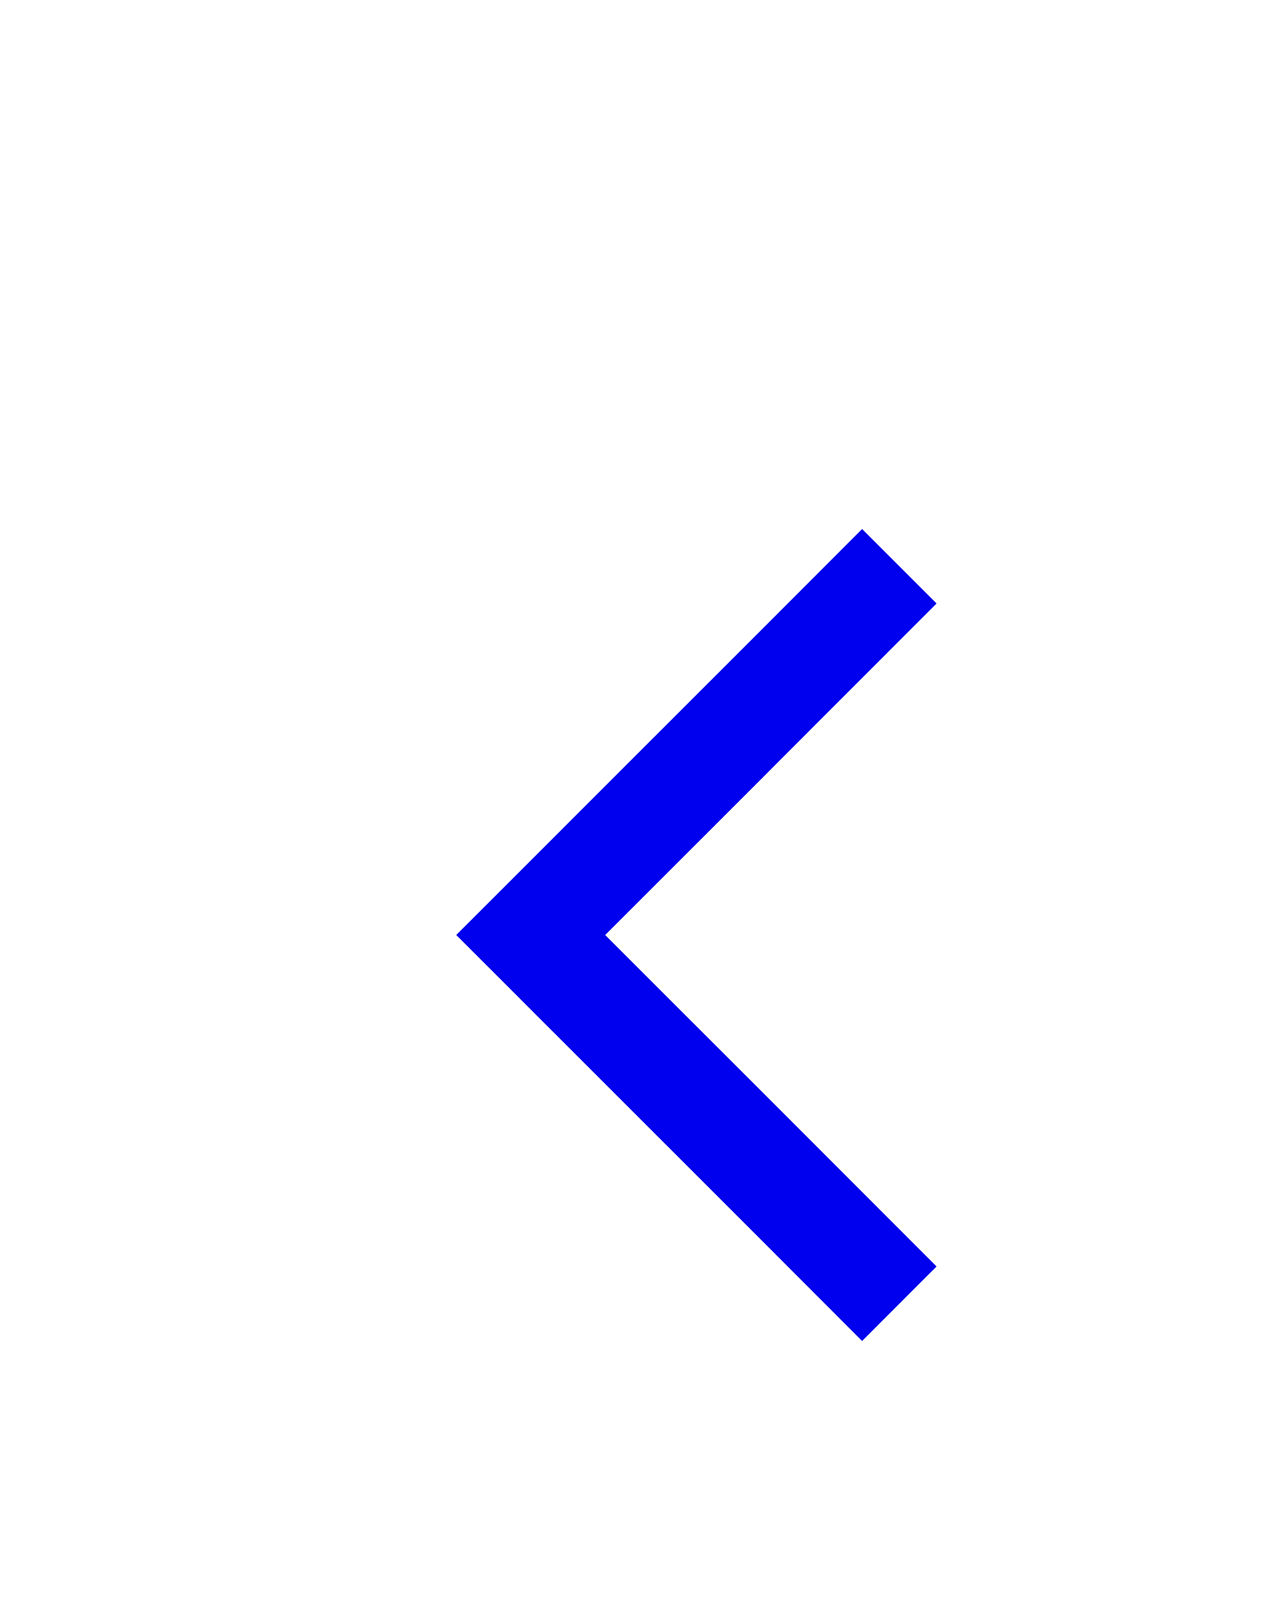
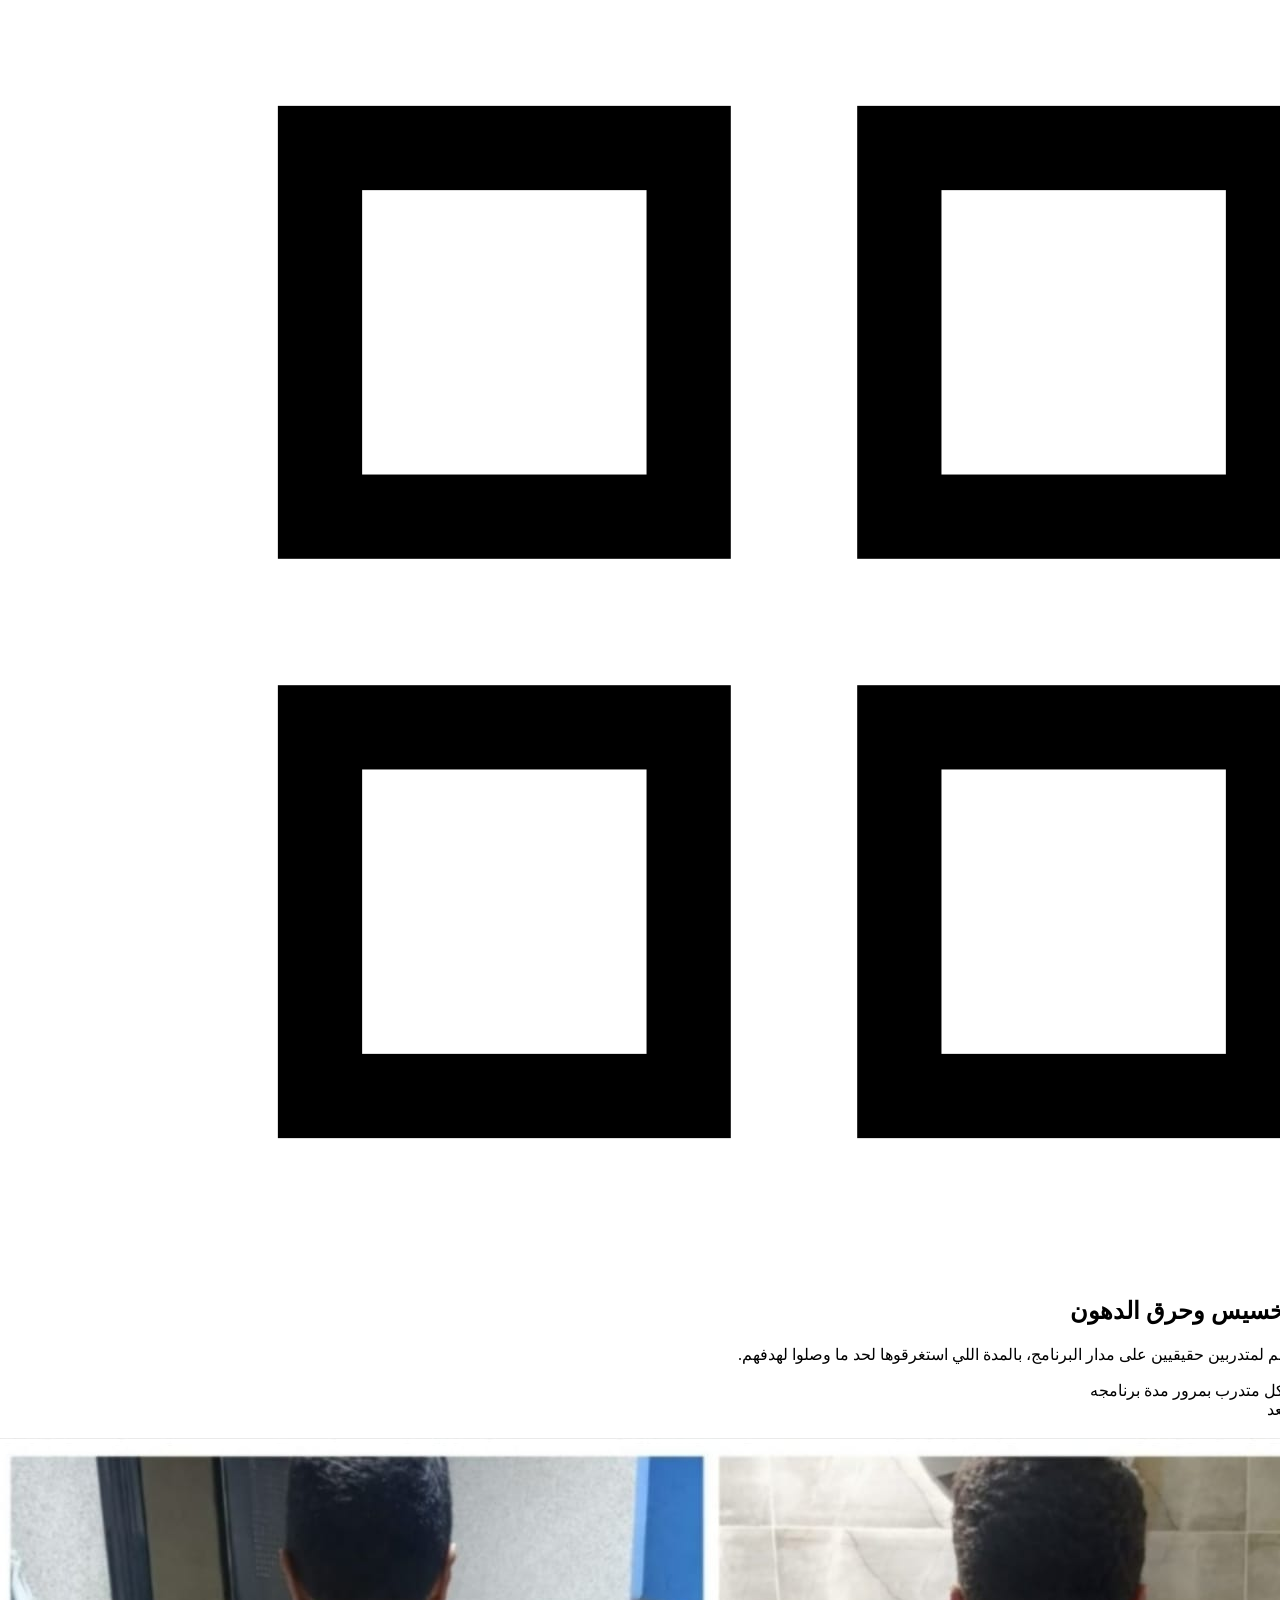
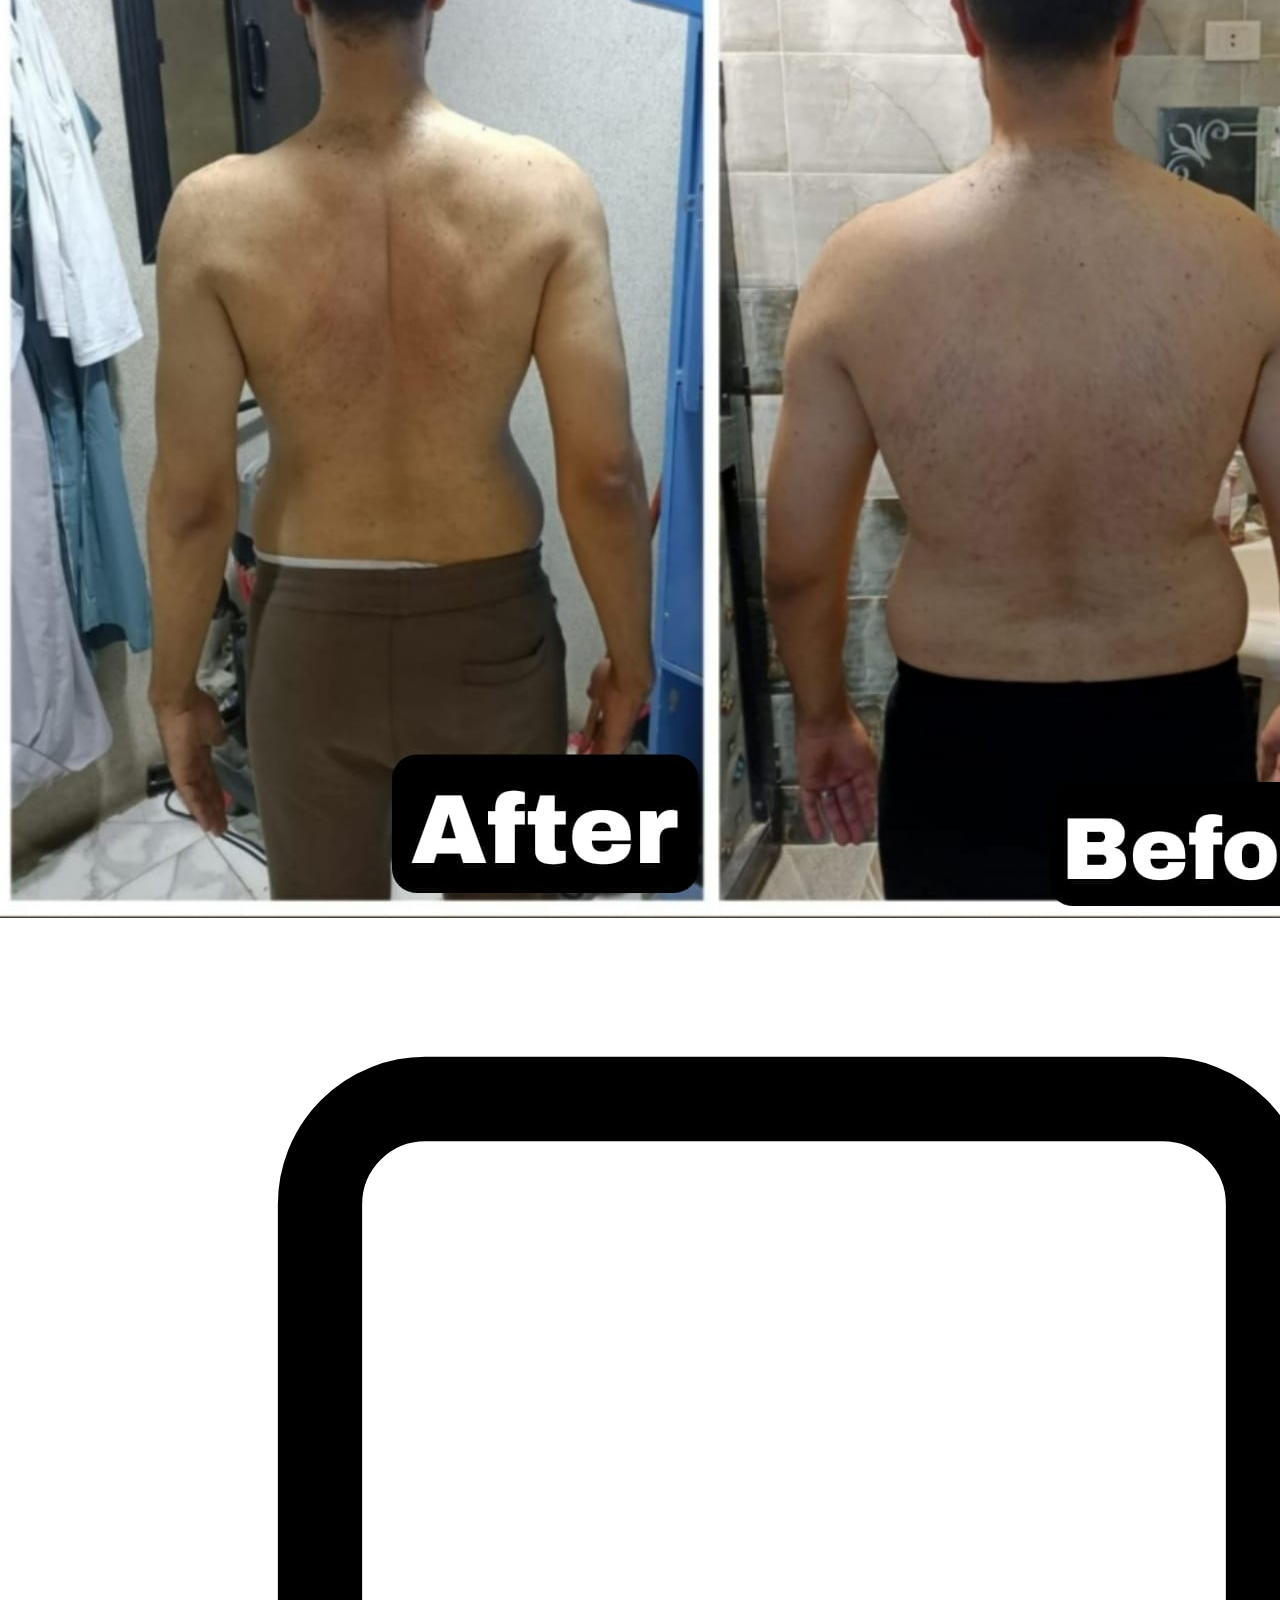
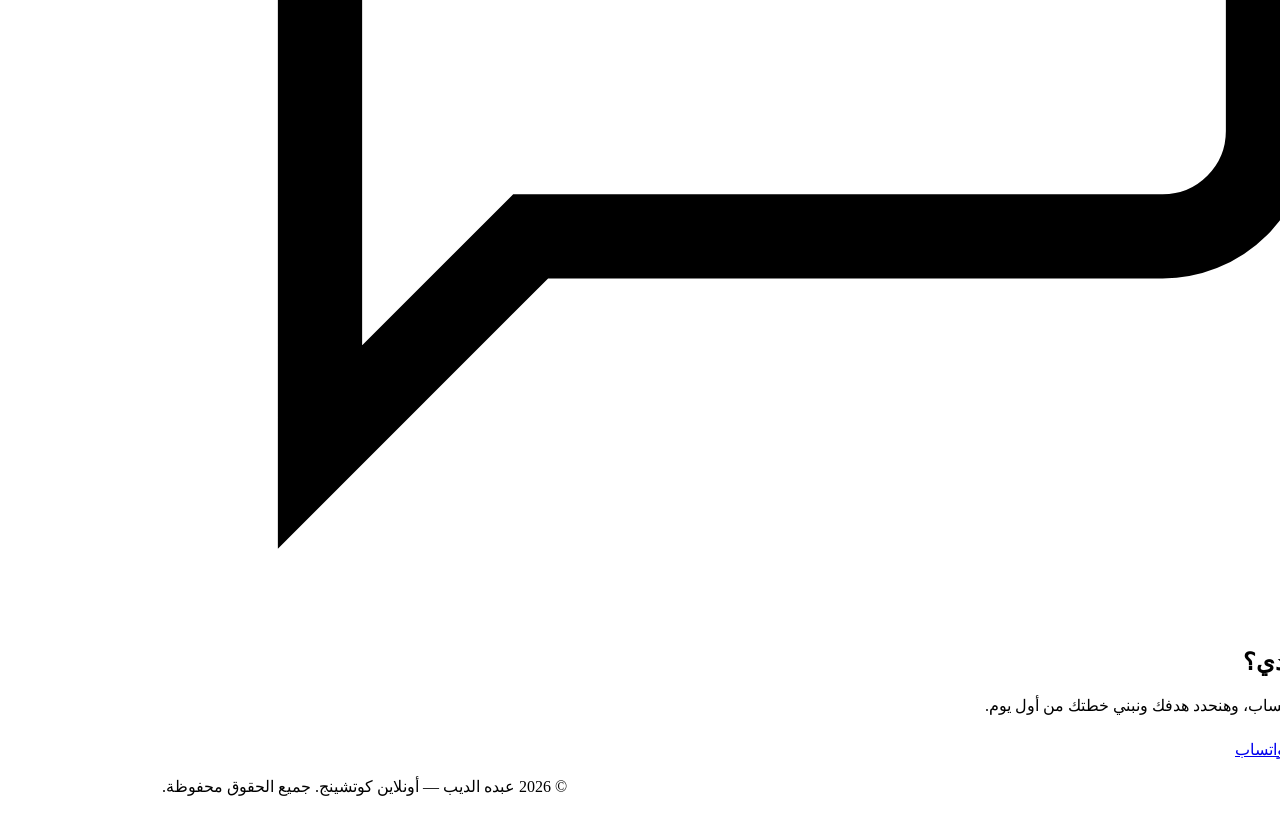
==== results-fatloss.html @ a8871faa "تعديل الاسعار و اضافة صور" ====
<!DOCTYPE html>
<html lang="ar" dir="rtl">

<head>
  <meta charset="UTF-8">
  <meta name="viewport" content="width=device-width, initial-scale=1.0, viewport-fit=cover">
  <title>نتائج متدربين التخسيس | عبده الديب</title>
  <link rel="preconnect" href="https://fonts.googleapis.com">
  <link rel="preconnect" href="https://fonts.gstatic.com" crossorigin>
  <link
    href="https://fonts.googleapis.com/css2?family=Cairo:wght@400;600;700;800;900&family=Tajawal:wght@300;400;500;700;900&display=swap"
    rel="stylesheet">
  <link rel="stylesheet" href="style.css">
</head>

<body>

  <div class="grain"></div>
  <header>
    <a href="index.html#top" class="logo">Abdo El Deep</a>
    <nav>
      <ul>
        <li><a href="index.html##about">المدرب</a></li>
        <li><a href="index.html##programs">البرامج</a></li>
        <li><a href="index.html#pricing">الأسعار</a></li>
        <li><a href="index.html##contact">تواصل</a></li>
      </ul>
    </nav>
    <a class="nav-cta" href="index.html#pricing"
      rel="noopener">
      اشترك الأن
    </a>
    <button class="burger" aria-label="فتح القائمة" aria-expanded="false" onclick="toggleMobileNav()">☰</button>
  </header>
  <div id="mnav">
    <button class="mnav-close" aria-label="إغلاق القائمة" onclick="toggleMobileNav()">×</button>
    <ul>
      <li><a href="index.html#about" onclick="toggleMobileNav()">المدرب</a></li>
      <li><a href="index.html#programs" onclick="toggleMobileNav()">البرامج</a></li>
      <li><a href="index.html#pricing" onclick="toggleMobileNav()">الأسعار</a></li>
      <li><a href="index.html#contact" onclick="toggleMobileNav()">تواصل</a></li>
      <li><a href="https://wa.me/201557209504" style="color:var(--ember)">واتساب مباشر</a></li>
    </ul>
  </div>

  <section class="results-hero">
    <div class="wrap">
      <a class="back-link reveal" href="index.html#programs">
        <svg viewBox="0 0 24 24" fill="none" stroke="currentColor" stroke-width="2">
          <path d="M14 5l-7 7 7 7" />
        </svg>
        رجوع للبرامج
      </a>
      <div class="eyebrow">
        <svg viewBox="0 0 24 24" fill="none" stroke="currentColor" stroke-width="1.6">
          <rect x="3" y="3" width="7" height="7" />
          <rect x="14" y="3" width="7" height="7" />
          <rect x="3" y="14" width="7" height="7" />
          <rect x="14" y="14" width="7" height="7" />
        </svg>
        نتائج القسم 01
      </div>
      <h1 class="reveal">نتائج برنامج التخسيس وحرق الدهون</h1>
      <p class="reveal">شوف تقدم شكل الجسم لمتدربين حقيقيين على مدار البرنامج، بالمدة اللي استغرقوها لحد ما وصلوا
        لهدفهم.</p>
      <div class="duration-note reveal">
        <svg width="16" height="16" viewBox="0 0 24 24" fill="none" stroke="currentColor" stroke-width="1.8">
          <circle cx="12" cy="12" r="9" />
          <path d="M12 7v5l3 3" />
        </svg>
        الصور بتوضح تقدم كل متدرب بمرور مدة برنامجه
      </div>
    </div>
  </section>

  <div class="hazard"></div>

  <section style="padding:0;">
    <div class="wrap client-grid">

      <div class="client-card reveal">
        <div class="client-photo">
          <img src="./img/clients/fatloss/img1_4.jpeg" alt="نتيجة متدرب قبل وبعد" loading="lazy">
        </div>
        <div class="client-info">
          <span class="duration-badge">4 شهور</span>
        </div>
      </div>
      <div class="client-card reveal">
        <div class="client-photo">
          <img src="./img/clients/fatloss/img3_4.jpeg" alt="نتيجة متدرب قبل وبعد" loading="lazy">
        </div>
        <div class="client-info">
          <span class="duration-badge">شهرين و 20 يوم</span>
        </div>
      </div>
    </div>
  </section>

  <div class="hazard olive"></div>

  <section class="contact" id="contact">
    <div class="wrap reveal">
      <div class="eyebrow" style="justify-content:center;">
        <svg viewBox="0 0 24 24" fill="none" stroke="currentColor" stroke-width="1.6">
          <path d="M21 15a2 2 0 0 1-2 2H7l-4 4V5a2 2 0 0 1 2-2h14a2 2 0 0 1 2 2z" />
        </svg>
        ابدأ رحلتك
      </div>
      <h2>عايز نتيجة زي دي؟</h2>
      <p>ابعتلي رسالة على الواتساب، وهنحدد هدفك ونبني خطتك من أول يوم.</p>
      <a class="whatsapp-btn" href="https://wa.me/201557209504?text=عايز%20أبدأ%20أونلاين%20كوتشينج%20معاك"
        target="_blank" rel="noopener">
        <svg width="24" height="24" viewBox="0 0 24 24" fill="currentColor">
          <path
            d="M17.5 14.4c-.3-.2-1.7-.9-2-1-.3-.1-.5-.1-.7.1-.2.3-.7 1-.9 1.1-.2.2-.3.2-.6.1-.3-.2-1.2-.5-2.3-1.5-.8-.8-1.4-1.7-1.6-2-.2-.3 0-.5.1-.6.1-.1.3-.3.4-.5.1-.1.2-.3.3-.5.1-.2 0-.4 0-.5C10 9 9.4 7.6 9.2 7c-.2-.5-.4-.5-.6-.5h-.5c-.2 0-.5.1-.7.3-.2.3-1 1-1 2.3 0 1.4 1 2.7 1.1 2.9.1.2 2 3.1 4.9 4.3.7.3 1.2.5 1.6.6.7.2 1.3.2 1.8.1.5-.1 1.7-.7 1.9-1.4.2-.7.2-1.2.2-1.3-.1-.1-.3-.2-.6-.4z" />
          <path
            d="M12 2C6.5 2 2 6.5 2 12c0 1.9.5 3.6 1.4 5.1L2 22l5.1-1.3C8.5 21.5 10.2 22 12 22c5.5 0 10-4.5 10-10S17.5 2 12 2zm0 18c-1.6 0-3.1-.4-4.4-1.2l-.3-.2-3.1.8.8-3-.2-.3C4 14.7 3.6 13.4 3.6 12c0-4.6 3.8-8.4 8.4-8.4s8.4 3.8 8.4 8.4-3.8 8.4-8.4 8.4z" />
        </svg>
        تواصل معايا على واتساب
      </a>
      <div class="phone-line">01557209504</div>
    </div>
  </section>

   <footer>
    <div class="wrap"
      style="display:flex; justify-content:space-between; align-items:center; flex-wrap:wrap; gap:16px; width:100%;">
      <div class="logo" style="font-size:16px;"><span class="badge"
          style="width:28px; height:28px; font-size:11px;"><span>AR</span></span> عبده الديب</div>
      <div class="fnote">© 2026 عبده الديب — أونلاين كوتشينج. جميع الحقوق محفوظة.</div>
    </div>
  </footer>

    <a class="float-wa" href="index.html#pricing"
    rel="noopener" aria-label="واتساب">
    <svg width="28" height="28" viewBox="0 0 24 24" fill="currentColor">
      <path
        d="M17.5 14.4c-.3-.2-1.7-.9-2-1-.3-.1-.5-.1-.7.1-.2.3-.7 1-.9 1.1-.2.2-.3.2-.6.1-.3-.2-1.2-.5-2.3-1.5-.8-.8-1.4-1.7-1.6-2-.2-.3 0-.5.1-.6.1-.1.3-.3.4-.5.1-.1.2-.3.3-.5.1-.2 0-.4 0-.5C10 9 9.4 7.6 9.2 7c-.2-.5-.4-.5-.6-.5h-.5c-.2 0-.5.1-.7.3-.2.3-1 1-1 2.3 0 1.4 1 2.7 1.1 2.9.1.2 2 3.1 4.9 4.3.7.3 1.2.5 1.6.6.7.2 1.3.2 1.8.1.5-.1 1.7-.7 1.9-1.4.2-.7.2-1.2.2-1.3-.1-.1-.3-.2-.6-.4z" />
      <path
        d="M12 2C6.5 2 2 6.5 2 12c0 1.9.5 3.6 1.4 5.1L2 22l5.1-1.3C8.5 21.5 10.2 22 12 22c5.5 0 10-4.5 10-10S17.5 2 12 2zm0 18c-1.6 0-3.1-.4-4.4-1.2l-.3-.2-3.1.8.8-3-.2-.3C4 14.7 3.6 13.4 3.6 12c0-4.6 3.8-8.4 8.4-8.4s8.4 3.8 8.4 8.4-3.8 8.4-8.4 8.4z" />
    </svg>
  </a>

  <script src="script.js"></script>

</body>

</html>
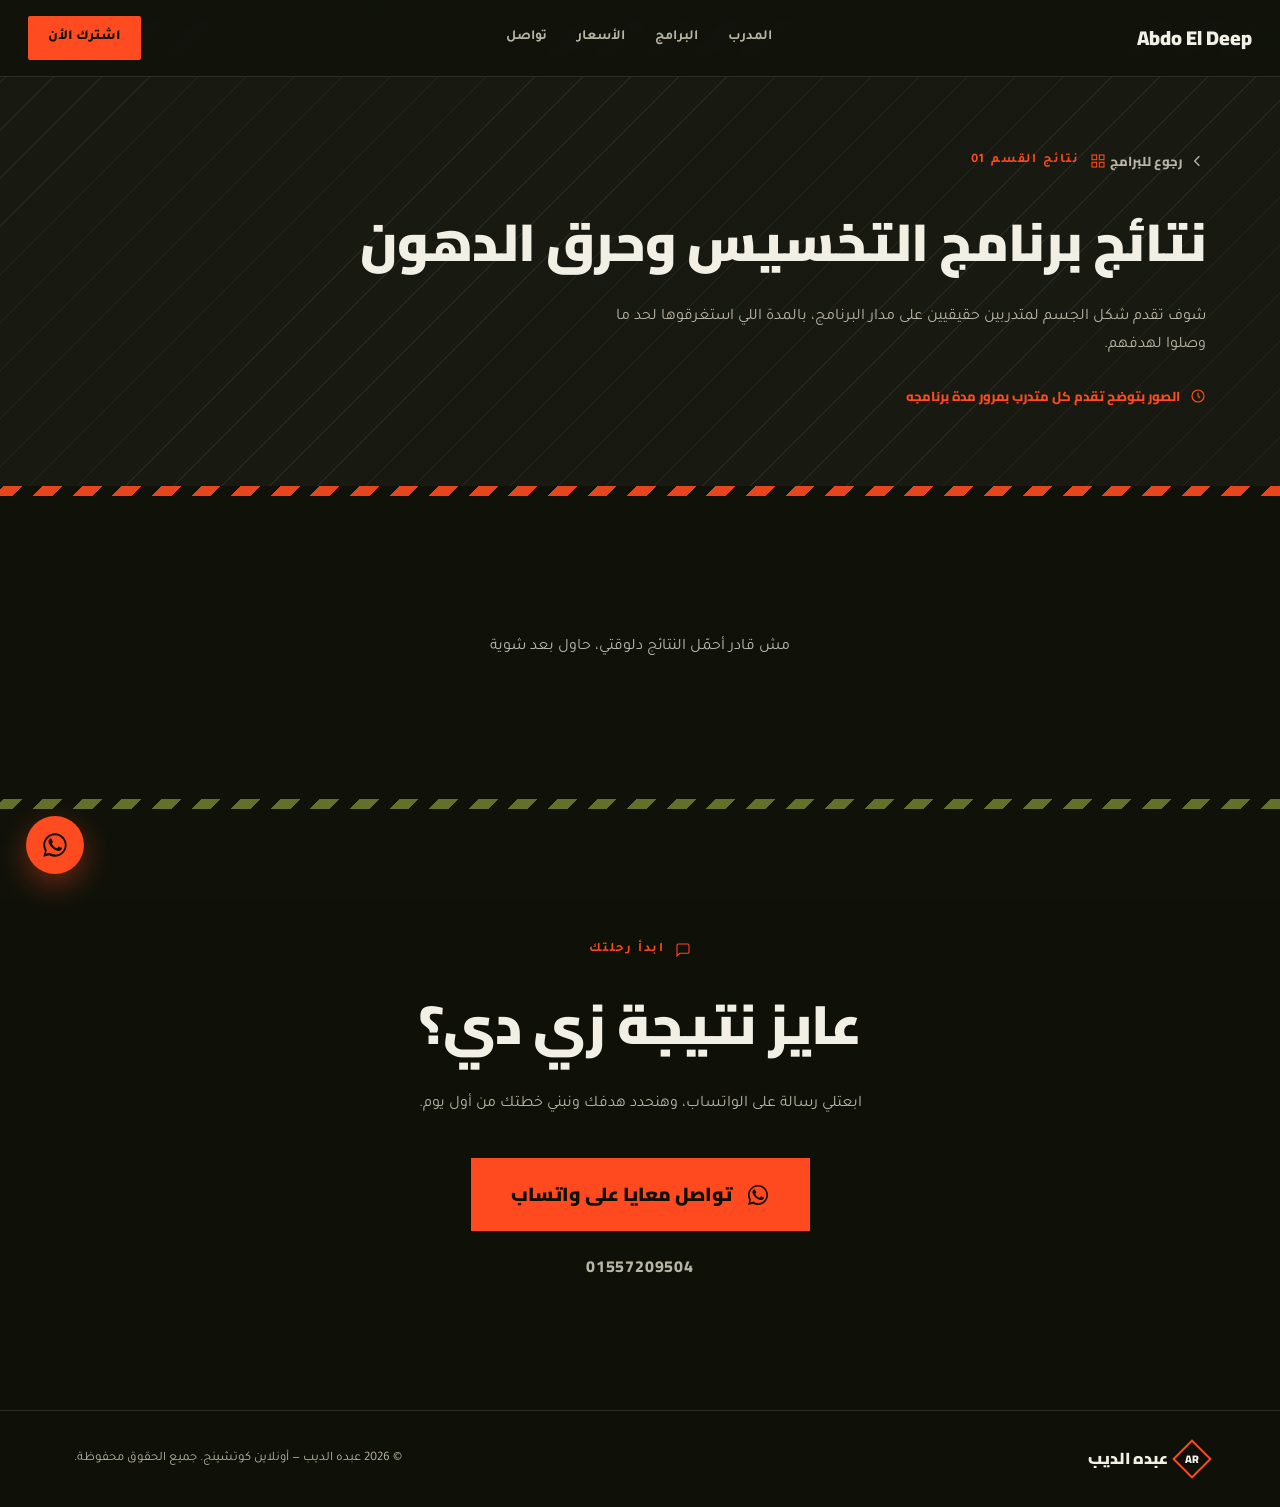
==== commit 761473d8: "Update" ====
--- a/results-fatloss.html
+++ b/results-fatloss.html
@@ -1,17 +1,31 @@
 <!DOCTYPE html>
 <html lang="ar" dir="rtl">
 
+
 <head>
   <meta charset="UTF-8">
-  <meta name="viewport" content="width=device-width, initial-scale=1.0, viewport-fit=cover">
-  <title>نتائج متدربين التخسيس | عبده الديب</title>
+  <meta name="viewport" content="width=device-width, initial-scale=1.0">
+
+  <title>نتائج التخسيس وحرق الدهون قبل وبعد | عبده الديب</title>
+  <meta name="description" content="شاهد نتائج متدربين عبده الديب في التخسيس وحرق الدهون، وتطور شكل الجسم خلال برامج التدريب والتغذية والمتابعة أونلاين.">
+  <meta name="robots" content="index, follow">
+  <link rel="canonical" href="https://coacheldeep.runasp.net/results-fatloss.html">
+
+  <meta property="og:type" content="website">
+  <meta property="og:title" content="نتائج التخسيس وحرق الدهون | عبده الديب">
+  <meta property="og:description" content="نتائج حقيقية لمتدربين في برامج التخسيس وحرق الدهون مع عبده الديب.">
+  <meta property="og:url" content="https://coacheldeep.runasp.net/results-fatloss.html">
+  <meta property="og:locale" content="ar_EG">
+
+  <meta name="twitter:card" content="summary">
+
   <link rel="preconnect" href="https://fonts.googleapis.com">
   <link rel="preconnect" href="https://fonts.gstatic.com" crossorigin>
-  <link
-    href="https://fonts.googleapis.com/css2?family=Cairo:wght@400;600;700;800;900&family=Tajawal:wght@300;400;500;700;900&display=swap"
-    rel="stylesheet">
+  <link href="https://fonts.googleapis.com/css2?family=Cairo:wght@400;600;700;800;900&family=Tajawal:wght@300;400;500;700;900&display=swap" rel="stylesheet">
+
   <link rel="stylesheet" href="style.css">
 </head>
+
 
 <body>
 
@@ -20,10 +34,10 @@
     <a href="index.html#top" class="logo">Abdo El Deep</a>
     <nav>
       <ul>
-        <li><a href="index.html##about">المدرب</a></li>
-        <li><a href="index.html##programs">البرامج</a></li>
+        <li><a href="index.html#about">المدرب</a></li>
+        <li><a href="index.html#programs">البرامج</a></li>
         <li><a href="index.html#pricing">الأسعار</a></li>
-        <li><a href="index.html##contact">تواصل</a></li>
+        <li><a href="index.html#contact">تواصل</a></li>
       </ul>
     </nav>
     <a class="nav-cta" href="index.html#pricing"
@@ -76,24 +90,8 @@
   <div class="hazard"></div>
 
   <section style="padding:0;">
-    <div class="wrap client-grid">
-
-      <div class="client-card reveal">
-        <div class="client-photo">
-          <img src="./img/clients/fatloss/img1_4.jpeg" alt="نتيجة متدرب قبل وبعد" loading="lazy">
-        </div>
-        <div class="client-info">
-          <span class="duration-badge">4 شهور</span>
-        </div>
-      </div>
-      <div class="client-card reveal">
-        <div class="client-photo">
-          <img src="./img/clients/fatloss/img3_4.jpeg" alt="نتيجة متدرب قبل وبعد" loading="lazy">
-        </div>
-        <div class="client-info">
-          <span class="duration-badge">شهرين و 20 يوم</span>
-        </div>
-      </div>
+    <div class="wrap client-grid" data-goal="1">
+      <p class="grid-status">جاري تحميل النتائج...</p>
     </div>
   </section>
 
--- a/style.css
+++ b/style.css
@@ -0,0 +1,1378 @@
+    :root {
+        --ink        : #F2EFE4;
+        --ink-dim    : #B8B4A4;
+        --bg         : #0F1109;
+        --bg-panel   : #171911;
+        --bg-panel-2 : #1D2015;
+        --olive      : #4B5320;
+        --olive-light: #6B7A2C;
+        --steel      : #3E4C59;
+        --ember      : #FF4A1F;
+        --ember-dim  : #C93A17;
+        --line       : rgba(242, 239, 228, 0.12);
+        --radius     : 2px;
+    }
+
+    * {
+        box-sizing: border-box;
+        margin    : 0;
+        padding   : 0;
+    }
+
+    html {
+        scroll-behavior: smooth;
+    }
+
+    body {
+        background : var(--bg);
+        color      : var(--ink);
+        font-family: 'Tajawal', sans-serif;
+        line-height: 1.7;
+        overflow-x : hidden;
+    }
+
+    body.no-scroll {
+        overflow: hidden;
+    }
+
+    img {
+        max-width: 100%;
+        display  : block;
+    }
+
+    a {
+        color          : inherit;
+        text-decoration: none;
+    }
+
+    ul {
+        list-style: none;
+    }
+
+    h1,
+    h2,
+    h3,
+    .display {
+        font-family   : 'Cairo', sans-serif;
+        font-weight   : 900;
+        letter-spacing: -0.01em;
+    }
+
+    .wrap {
+        max-width: 1180px;
+        margin   : 0 auto;
+        padding  : 0 24px;
+    }
+
+    /* ---------- texture / noise ---------- */
+    .grain {
+        position        : fixed;
+        inset           : 0;
+        pointer-events  : none;
+        z-index         : 999;
+        opacity         : 0.035;
+        mix-blend-mode  : overlay;
+        background-image: url("data:image/svg+xml,%3Csvg xmlns='http://www.w3.org/2000/svg' width='120' height='120'%3E%3Cfilter id='n'%3E%3CfeTurbulence type='fractalNoise' baseFrequency='0.9' numOctaves='2' stitchTiles='stitch'/%3E%3C/filter%3E%3Crect width='100%25' height='100%25' filter='url(%23n)'/%3E%3C/svg%3E");
+    }
+
+    .hazard {
+        height    : 10px;
+        background: repeating-linear-gradient(-45deg, var(--ember) 0 14px, #0F1109 14px 28px);
+        opacity   : 0.9;
+    }
+
+    .hazard.olive {
+        background: repeating-linear-gradient(-45deg, var(--olive-light) 0 14px, #0F1109 14px 28px);
+    }
+
+    /* ---------- eyebrow / reticle label ---------- */
+    .eyebrow {
+        display       : inline-flex;
+        align-items   : center;
+        gap           : 10px;
+        font-family   : 'Tajawal', sans-serif;
+        font-weight   : 700;
+        font-size     : 13px;
+        letter-spacing: .14em;
+        color         : var(--ember);
+        text-transform: uppercase;
+        margin-bottom : 18px;
+    }
+
+    .eyebrow svg {
+        width : 16px;
+        height: 16px;
+        flex  : none;
+    }
+
+    /* ---------- scroll-reveal animation ---------- */
+    @media (prefers-reduced-motion: no-preference) {
+        .reveal,
+        .client-card,
+        .cert-card,
+        .program,
+        .price-card,
+        .stat {
+            opacity  : 0;
+            transform: translateY(28px);
+            transition: opacity .7s cubic-bezier(.2, .7, .2, 1), transform .7s cubic-bezier(.2, .7, .2, 1);
+            transition-delay: var(--reveal-delay, 0ms);
+        }
+
+        .reveal.in-view,
+        .client-card.in-view,
+        .cert-card.in-view,
+        .program.in-view,
+        .price-card.in-view,
+        .stat.in-view {
+            opacity  : 1;
+            transform: translateY(0);
+        }
+    }
+
+    /* ---------- header ---------- */
+    header {
+        position       : fixed;
+        top            : 0;
+        right          : 0;
+        left           : 0;
+        z-index        : 500;
+        display        : flex;
+        align-items    : center;
+        justify-content: space-between;
+        padding        : 16px 28px;
+        background     : rgba(15, 17, 9, 0.78);
+        backdrop-filter: blur(10px);
+        border-bottom  : 1px solid var(--line);
+    }
+
+    .logo {
+        font-family: 'Cairo', sans-serif;
+        font-weight: 900;
+        font-size  : 20px;
+        display    : flex;
+        align-items: center;
+        gap        : 10px;
+    }
+
+    .logo .badge {
+        width          : 34px;
+        height         : 34px;
+        border         : 2px solid var(--ember);
+        display        : flex;
+        align-items    : center;
+        justify-content: center;
+        font-size      : 14px;
+        transform      : rotate(45deg);
+        flex           : none;
+    }
+
+    .logo .badge span {
+        transform: rotate(-45deg);
+    }
+
+    nav ul {
+        display: flex;
+        gap    : 30px;
+    }
+
+    nav a {
+        font-size  : 14px;
+        font-weight: 700;
+        color      : var(--ink-dim);
+        transition : color .2s;
+    }
+
+    nav a:hover {
+        color: var(--ember);
+    }
+
+    .nav-cta {
+        background   : var(--ember);
+        color        : #0F1109;
+        padding      : 10px 20px;
+        font-weight  : 800;
+        font-size    : 14px;
+        border-radius: var(--radius);
+        display      : flex;
+        align-items  : center;
+        gap          : 8px;
+        transition   : transform .15s, background .2s;
+    }
+
+    .nav-cta:hover {
+        background: #ff623c;
+        transform : translateY(-1px);
+    }
+
+    .burger {
+        display   : none;
+        font-size : 26px;
+        background: none;
+        border    : none;
+        color     : var(--ink);
+        cursor    : pointer;
+        line-height: 1;
+        padding   : 4px 6px;
+    }
+
+    /* ---------- mobile nav drawer ---------- */
+    #mnav {
+        position      : fixed;
+        inset         : 0;
+        z-index       : 600;
+        background    : #0F1109;
+        padding       : 100px 30px 40px;
+        transform     : translateX(100%);
+        transition    : transform .35s cubic-bezier(.2, .7, .2, 1);
+        overflow-y    : auto;
+    }
+
+    [dir="rtl"] #mnav {
+        transform: translateX(100%);
+    }
+
+    #mnav.active {
+        transform: translateX(0);
+    }
+
+    #mnav ul {
+        display       : flex;
+        flex-direction: column;
+        gap           : 26px;
+        font-family   : 'Cairo';
+        font-weight   : 800;
+        font-size     : 22px;
+    }
+
+    .mnav-close {
+        position  : absolute;
+        top       : 20px;
+        left      : 24px;
+        font-size : 32px;
+        background: none;
+        border    : none;
+        color     : var(--ink);
+        cursor    : pointer;
+        line-height: 1;
+    }
+
+    /* ---------- hero ---------- */
+
+    .hero {
+        position   : relative;
+        min-height : 100svh;
+        display    : flex;
+        align-items: flex-end;
+        padding    : 140px 0 90px;
+        isolation  : isolate;
+    }
+
+    .hero-bg {
+        position: absolute;
+        inset   : 0;
+        z-index : -2;
+        background: url('img/hero.png') center 40%/cover no-repeat;
+        filter  : contrast(1.08) brightness(0.95);
+    }
+
+    .hero-bg::after {
+        content   : '';
+        position  : absolute;
+        inset     : 0;
+        background:
+            linear-gradient(180deg, rgba(15, 17, 9, .55) 0%, rgba(15, 17, 9, .35) 35%, rgba(15, 17, 9, .94) 92%),
+            linear-gradient(90deg, rgba(15, 17, 9, .85) 0%, rgba(15, 17, 9, .15) 55%);
+    }
+
+    .hero-content {
+        max-width: 680px;
+        position : relative;
+    }
+
+    .hero h1 {
+        font-size    : clamp(34px, 6vw, 68px);
+        line-height  : 1.06;
+        margin-bottom: 20px;
+        text-shadow  : 0 4px 30px rgba(0, 0, 0, .4);
+    }
+
+    .hero h1 em {
+        font-style: normal;
+        color     : var(--ember);
+    }
+
+    .hero p {
+        font-size    : clamp(15px, 2.4vw, 18px);
+        color        : var(--ink-dim);
+        max-width    : 520px;
+        margin-bottom: 34px;
+    }
+
+    .hero-actions {
+        display : flex;
+        flex-wrap: wrap;
+        gap     : 14px;
+    }
+
+    .btn {
+        display      : inline-flex;
+        align-items  : center;
+        gap          : 10px;
+        padding      : 16px 28px;
+        font-weight  : 800;
+        font-size    : 15px;
+        border-radius: var(--radius);
+        border       : 2px solid transparent;
+        cursor       : pointer;
+        transition   : transform .15s, background .2s, border-color .2s;
+        text-align   : center;
+    }
+
+    .btn-primary {
+        background: var(--ember);
+        color     : #0F1109;
+    }
+
+    .btn-primary:hover {
+        background: #ff623c;
+        transform : translateY(-2px);
+    }
+
+    .btn-outline {
+        border-color: var(--ink);
+        color       : var(--ink);
+    }
+
+    .btn-outline:hover {
+        border-color: var(--ember);
+        color       : var(--ember);
+        transform   : translateY(-2px);
+    }
+
+    .hero-tags {
+        margin-top : 44px;
+        display    : flex;
+        gap        : 22px;
+        flex-wrap  : wrap;
+        font-family: 'Cairo', sans-serif;
+        font-weight: 700;
+        font-size  : 13px;
+        color      : var(--ink-dim);
+    }
+
+    .hero-tags li {
+        display    : flex;
+        align-items: center;
+        gap        : 8px;
+    }
+
+    .hero-tags li::before {
+        content   : '';
+        width     : 6px;
+        height    : 6px;
+        background: var(--ember);
+    }
+
+    /* ---------- section shell ---------- */
+    section {
+        padding: 110px 0;
+    }
+
+    .section-head {
+        max-width    : 640px;
+        margin-bottom: 60px;
+    }
+
+    .section-head h2 {
+        font-size    : clamp(26px, 4vw, 42px);
+        margin-bottom: 16px;
+    }
+
+    .section-head p {
+        color    : var(--ink-dim);
+        font-size: 16px;
+    }
+
+    /* ---------- about / credentials ---------- */
+    .about {
+        background: var(--bg-panel);
+    }
+
+    .about-grid {
+        display              : grid;
+        grid-template-columns: 1fr 1fr;
+        gap                  : 70px;
+        align-items          : start;
+    }
+
+    .about-body p {
+        color        : var(--ink-dim);
+        margin-bottom: 16px;
+        font-size    : 16px;
+    }
+
+    .cred-list {
+        margin-top    : 26px;
+        display       : flex;
+        flex-direction: column;
+        gap           : 14px;
+    }
+
+    .cred-list li {
+        display       : flex;
+        align-items   : center;
+        gap           : 14px;
+        font-family   : 'Cairo', sans-serif;
+        font-weight   : 700;
+        font-size     : 15px;
+        padding-bottom: 14px;
+        border-bottom : 1px solid var(--line);
+    }
+
+    .cred-list li .num {
+        color    : var(--ember);
+        font-size: 13px;
+        min-width: 26px;
+    }
+
+    .cert-wall {
+        display              : grid;
+        grid-template-columns: 1fr 1fr;
+        gap                  : 16px;
+    }
+
+    .cert-card {
+        position    : relative;
+        background  : #0c0d08;
+        border      : 1px solid var(--line);
+        overflow    : hidden;
+        aspect-ratio: 3/4;
+        cursor      : pointer;
+    }
+
+    .cert-card img {
+        width     : 100%;
+        height    : 100%;
+        object-fit: cover;
+        transition: transform .5s;
+    }
+
+    .cert-card:hover img {
+        transform: scale(1.06);
+    }
+
+    .cert-card .tag {
+        position   : absolute;
+        bottom     : 0;
+        right      : 0;
+        left       : 0;
+        background : linear-gradient(0deg, rgba(0, 0, 0, .92), transparent);
+        padding    : 14px 12px 10px;
+        font-family: 'Cairo', sans-serif;
+        font-weight: 800;
+        font-size  : 12.5px;
+    }
+
+    .cert-card.wide {
+        grid-column : span 2;
+        aspect-ratio: 16/8;
+    }
+
+    /* lightbox */
+    .lightbox {
+        position       : fixed;
+        inset          : 0;
+        z-index        : 1000;
+        background     : rgba(9, 10, 6, .92);
+        display        : none;
+        align-items    : center;
+        justify-content: center;
+        padding        : 30px;
+        backdrop-filter: blur(4px);
+    }
+
+    .lightbox.active {
+        display: flex;
+    }
+
+    .lightbox img {
+        max-height: 88vh;
+        max-width : 92vw;
+        border    : 1px solid var(--line);
+    }
+
+    .lightbox-close {
+        position   : absolute;
+        top        : 24px;
+        left       : 24px;
+        font-size  : 32px;
+        color      : var(--ink);
+        background : none;
+        border     : none;
+        cursor     : pointer;
+        line-height: 1;
+    }
+
+    /* ---------- programs ---------- */
+    .programs {
+        position: relative;
+    }
+
+    .program-grid {
+        display              : grid;
+        grid-template-columns: repeat(3, 1fr);
+        gap                  : 2px;
+        background           : var(--line);
+        border               : 1px solid var(--line);
+    }
+
+    a.program,
+    .program {
+        display        : flex;
+        background     : var(--bg);
+        position       : relative;
+        overflow       : hidden;
+        min-height     : 560px;
+        flex-direction : column;
+        justify-content: flex-end;
+        transition     : min-height .3s;
+        color          : inherit;
+        cursor         : pointer;
+    }
+
+    .program-img {
+        position           : absolute;
+        inset              : 0;
+        z-index            : 0;
+        background-size    : cover;
+        background-position: center;
+        filter             : grayscale(0.55) contrast(1.05) brightness(0.6);
+        transition         : filter .4s, transform .6s;
+    }
+
+    .program:hover .program-img {
+        filter   : grayscale(0) brightness(0.5);
+        transform: scale(1.05);
+    }
+
+    .program::after {
+        content   : '';
+        position  : absolute;
+        inset     : 0;
+        z-index   : 1;
+        background: linear-gradient(0deg, rgba(15, 17, 9, .97) 10%, rgba(15, 17, 9, .55) 55%, rgba(15, 17, 9, .15) 100%);
+    }
+
+    .program-body {
+        position: relative;
+        z-index : 2;
+        padding : 34px 30px;
+    }
+
+    .program-index {
+        font-family   : 'Cairo', sans-serif;
+        font-weight   : 900;
+        font-size     : 13px;
+        color         : var(--ember);
+        letter-spacing: .1em;
+        margin-bottom : 14px;
+        display       : block;
+    }
+
+    .program h3 {
+        font-size    : 26px;
+        margin-bottom: 14px;
+        line-height  : 1.25;
+    }
+
+    .program p {
+        color        : var(--ink-dim);
+        font-size    : 14.5px;
+        margin-bottom: 18px;
+    }
+
+    .program-list {
+        display       : flex;
+        flex-direction: column;
+        gap           : 8px;
+        font-size     : 13.5px;
+        color         : var(--ink);
+        margin-bottom : 20px;
+    }
+
+    .program-list li {
+        display    : flex;
+        gap        : 8px;
+        align-items: flex-start;
+    }
+
+    .program-list li::before {
+        content: '—';
+        color  : var(--ember);
+        flex   : none;
+    }
+
+    .program-cta {
+        display       : inline-flex;
+        align-items   : center;
+        gap           : 8px;
+        font-family   : 'Cairo', sans-serif;
+        font-weight   : 800;
+        font-size     : 13px;
+        color         : var(--ember);
+        transition    : gap .2s;
+    }
+
+    .program-cta svg {
+        width     : 15px;
+        height    : 15px;
+        transform : rotate(180deg);
+        transition: transform .2s;
+    }
+
+    [dir="rtl"] .program-cta svg {
+        transform: rotate(0deg);
+    }
+
+    .program:hover .program-cta {
+        gap: 12px;
+    }
+
+    /* ---------- stats strip ---------- */
+    .stats {
+        background: var(--olive);
+        padding   : 0;
+    }
+
+    .stats-grid {
+        display              : grid;
+        grid-template-columns: repeat(4, 1fr);
+    }
+
+    .stat {
+        padding    : 44px 20px;
+        text-align : center;
+        border-left: 1px solid rgba(15, 17, 9, .25);
+    }
+
+    .stat:last-child {
+        border-left: none;
+    }
+
+    .stat .n {
+        font-family: 'Cairo', sans-serif;
+        font-weight: 900;
+        font-size  : 38px;
+        color      : #0F1109;
+    }
+
+    .stat .l {
+        font-size  : 13px;
+        font-weight: 700;
+        color      : rgba(15, 17, 9, .75);
+        margin-top : 6px;
+    }
+
+    /* ---------- ticker ---------- */
+    .ticker-wrap {
+        background   : #0c0d08;
+        border-top   : 1px solid var(--line);
+        border-bottom: 1px solid var(--line);
+        padding      : 22px 0;
+        overflow     : hidden;
+        white-space  : nowrap;
+    }
+
+    .ticker {
+        display  : inline-flex;
+        gap      : 50px;
+        animation: scroll 34s linear infinite;
+    }
+
+    .ticker span {
+        font-family: 'Cairo', sans-serif;
+        font-weight: 800;
+        font-size  : 19px;
+        color      : var(--ink-dim);
+        display    : flex;
+        align-items: center;
+        gap        : 50px;
+    }
+
+    .ticker span em {
+        color      : var(--ember);
+        font-style : normal;
+        margin-left: 50px;
+    }
+
+    @keyframes scroll {
+        from {
+            transform: translateX(0);
+        }
+
+        to {
+            transform: translateX(-50%);
+        }
+    }
+
+    /* ---------- pricing ---------- */
+    .pricing {
+        position: relative;
+        background:
+            linear-gradient(180deg, rgba(15, 17, 9, .93), rgba(15, 17, 9, .97)),
+            url('https://images.unsplash.com/photo-1689514226984-15f849652eaa?fm=jpg&q=60&w=1800&auto=format&fit=crop') center/cover;
+    }
+
+    .price-grid {
+        display              : grid;
+        grid-template-columns: repeat(3, 1fr);
+        gap                  : 20px;
+    }
+
+    .price-card {
+        background    : var(--bg-panel);
+        border        : 1px solid var(--line);
+        padding       : 38px 30px;
+        display       : flex;
+        flex-direction: column;
+        position      : relative;
+    }
+
+    .price-card.featured {
+        border-color: var(--ember);
+        background  : var(--bg-panel-2);
+        transform   : translateY(-14px);
+    }
+
+    .price-badge {
+        position   : absolute;
+        top        : -13px;
+        right      : 30px;
+        background : var(--ember);
+        color      : #0F1109;
+        font-family: 'Cairo', sans-serif;
+        font-weight: 800;
+        font-size  : 12px;
+        padding    : 5px 14px;
+    }
+
+    .price-card h3 {
+        font-family  : 'Cairo', sans-serif;
+        font-weight  : 700;
+        font-size    : 16px;
+        color        : var(--ink-dim);
+        margin-bottom: 10px;
+    }
+
+    .price-amount {
+        font-family  : 'Cairo', sans-serif;
+        font-weight  : 900;
+        font-size    : 44px;
+        margin-bottom: 4px;
+    }
+
+    .price-amount span {
+        font-size  : 16px;
+        font-weight: 700;
+        color      : var(--ink-dim);
+    }
+
+    .price-save {
+        font-size    : 13px;
+        color        : var(--olive-light);
+        font-weight  : 700;
+        margin-bottom: 24px;
+    }
+
+    .price-card ul {
+        display       : flex;
+        flex-direction: column;
+        gap           : 11px;
+        margin-bottom : 30px;
+        flex          : 1;
+    }
+
+    .price-card ul li {
+        font-size: 14px;
+        color    : var(--ink-dim);
+        display  : flex;
+        gap      : 8px;
+    }
+
+    .price-card ul li::before {
+        content    : '✓';
+        color      : var(--ember);
+        font-weight: 800;
+    }
+
+    .price-card .btn {
+        justify-content: center;
+        width          : 100%;
+    }
+
+    /* ---------- CTA / contact ---------- */
+    .contact {
+        text-align: center;
+        padding   : 130px 0;
+    }
+
+    .contact h2 {
+        font-size    : clamp(28px, 5vw, 54px);
+        margin-bottom: 20px;
+    }
+
+    .contact p {
+        color    : var(--ink-dim);
+        max-width: 520px;
+        margin   : 0 auto 40px;
+    }
+
+    .whatsapp-btn {
+        display    : inline-flex;
+        align-items: center;
+        gap        : 14px;
+        background : var(--ember);
+        color      : #0F1109;
+        padding    : 20px 40px;
+        font-family: 'Cairo', sans-serif;
+        font-weight: 900;
+        font-size  : 19px;
+        transition : transform .15s, background .2s;
+    }
+
+    .whatsapp-btn:hover {
+        background: #ff623c;
+        transform : translateY(-2px);
+    }
+
+    .phone-line {
+        margin-top    : 22px;
+        font-family   : 'Cairo', sans-serif;
+        font-weight   : 800;
+        font-size     : 16px;
+        color         : var(--ink-dim);
+        letter-spacing: .05em;
+    }
+
+    /* ---------- footer ---------- */
+    footer {
+        border-top     : 1px solid var(--line);
+        padding        : 34px 0;
+        display        : flex;
+        justify-content: space-between;
+        align-items    : center;
+        flex-wrap      : wrap;
+        gap            : 16px;
+    }
+
+    footer .fnote {
+        color    : var(--ink-dim);
+        font-size: 13px;
+    }
+
+    /* floating whatsapp */
+    .float-wa {
+        position       : fixed;
+        bottom         : 26px;
+        left           : 26px;
+        z-index        : 400;
+        width          : 58px;
+        height         : 58px;
+        background     : var(--ember);
+        color          : #0F1109;
+        display        : flex;
+        align-items    : center;
+        justify-content: center;
+        border-radius  : 50%;
+        box-shadow     : 0 10px 30px rgba(255, 74, 31, .4);
+        transition     : transform .2s;
+    }
+
+    .float-wa:hover {
+        transform: scale(1.08);
+    }
+
+    /* =====================================================
+    RESULTS / CLIENT GALLERY PAGES
+    ===================================================== */
+
+    .results-hero {
+        position        : relative;
+        padding         : 150px 0 70px;
+        background      : var(--bg-panel);
+        overflow        : hidden;
+    }
+
+    .results-hero::before {
+        content   : '';
+        position  : absolute;
+        inset     : 0;
+        background: repeating-linear-gradient(-45deg, var(--line) 0 1px, transparent 1px 34px);
+        opacity   : .5;
+        pointer-events: none;
+    }
+
+    .back-link {
+        display    : inline-flex;
+        align-items: center;
+        gap        : 8px;
+        font-family: 'Cairo', sans-serif;
+        font-weight: 800;
+        font-size  : 13px;
+        color      : var(--ink-dim);
+        margin-bottom: 26px;
+        transition : color .2s;
+    }
+
+    .back-link svg {
+        width : 16px;
+        height: 16px;
+        transform: rotate(180deg);
+    }
+
+    [dir="rtl"] .back-link svg {
+        transform: none;
+    }
+
+    .back-link:hover {
+        color: var(--ember);
+    }
+
+    .results-hero h1 {
+        font-size    : clamp(30px, 5vw, 52px);
+        margin-bottom: 18px;
+        position     : relative;
+    }
+
+    .results-hero p {
+        color    : var(--ink-dim);
+        max-width: 620px;
+        font-size: 16px;
+        position : relative;
+    }
+
+    .results-hero .duration-note {
+        display       : inline-flex;
+        align-items   : center;
+        gap           : 10px;
+        margin-top    : 26px;
+        font-family   : 'Cairo', sans-serif;
+        font-weight   : 800;
+        font-size     : 13px;
+        color         : var(--ember);
+        position      : relative;
+    }
+
+    .client-grid {
+        display              : grid;
+        grid-template-columns: repeat(auto-fit, minmax(300px, 1fr));
+        gap                  : 26px;
+        padding              : 90px 0;
+    }
+
+    .client-card {
+        background : var(--bg-panel);
+        border     : 1px solid var(--line);
+        overflow   : hidden;
+    }
+
+    .client-photo {
+        position    : relative;
+        overflow    : hidden;
+        background  : #0c0d08;
+        /* explicitly not interactive: photos are for reference only, no zoom-on-click */
+        cursor      : default;
+    }
+
+    .client-photo img {
+        width      : 100%;
+        height     : auto;
+        display    : block;
+        object-fit : contain;
+        pointer-events: none;
+        user-select: none;
+    }
+
+    /* graceful placeholder for missing client photos */
+    .client-photo.img-missing {
+        aspect-ratio   : 16/10;
+        display        : flex;
+        align-items    : center;
+        justify-content: center;
+        background     : linear-gradient(135deg, var(--bg-panel-2), #0c0d08);
+    }
+
+    .client-photo.img-missing img {
+        display: none;
+    }
+
+    .client-photo.img-missing::after {
+        content    : 'ضيف صورة العميل هنا';
+        font-family: 'Tajawal', sans-serif;
+        font-size  : 12px;
+        color      : var(--ink-dim);
+        text-align : center;
+        padding    : 0 14px;
+    }
+
+    .client-info {
+        padding        : 18px 22px;
+        display        : flex;
+        align-items    : center;
+        justify-content: center;
+    }
+
+    .duration-badge {
+        display    : inline-flex;
+        align-items: center;
+        gap        : 8px;
+        background : var(--olive);
+        color      : #0F1109;
+        font-family: 'Cairo', sans-serif;
+        font-weight: 800;
+        font-size  : 12.5px;
+        letter-spacing: .02em;
+        padding    : 7px 16px;
+        white-space: nowrap;
+    }
+
+    .duration-badge::before {
+        content: '⏱';
+        font-size: 12px;
+    }
+
+    /* =====================================================
+    SIGNUP FORM PAGE
+    ===================================================== */
+
+    .plan-summary {
+        display      : flex;
+        align-items  : center;
+        flex-wrap    : wrap;
+        gap          : 10px 14px;
+        background   : var(--bg-panel);
+        border       : 1px solid var(--ember);
+        padding      : 18px 22px;
+        margin-bottom: 34px;
+    }
+
+    .plan-summary-label {
+        font-family: 'Cairo', sans-serif;
+        font-weight: 700;
+        font-size  : 13px;
+        color      : var(--ink-dim);
+    }
+
+    .plan-summary-name {
+        font-family: 'Cairo', sans-serif;
+        font-weight: 900;
+        font-size  : 17px;
+        color      : var(--ink);
+    }
+
+    .plan-summary-price {
+        font-family  : 'Cairo', sans-serif;
+        font-weight  : 800;
+        font-size    : 14px;
+        color        : var(--ember);
+        margin-inline-start: auto;
+    }
+
+    .signup-form {
+        display       : flex;
+        flex-direction: column;
+        gap           : 22px;
+    }
+
+    .form-row {
+        display: grid;
+        grid-template-columns: 1fr 1fr;
+        gap    : 18px;
+    }
+
+    .form-group {
+        display       : flex;
+        flex-direction: column;
+        gap           : 8px;
+    }
+
+    .form-group label {
+        font-family: 'Cairo', sans-serif;
+        font-weight: 700;
+        font-size  : 13.5px;
+        color      : var(--ink);
+    }
+
+    .form-group label .optional {
+        font-family: 'Tajawal', sans-serif;
+        font-weight: 400;
+        color      : var(--ink-dim);
+        font-size  : 12.5px;
+    }
+
+    .form-group input,
+    .form-group textarea {
+        background   : var(--bg-panel);
+        border       : 1px solid var(--line);
+        color        : var(--ink);
+        font-family  : 'Tajawal', sans-serif;
+        font-size    : 15px;
+        padding      : 14px 16px;
+        border-radius: var(--radius);
+        outline      : none;
+        transition   : border-color .2s, background .2s;
+        width        : 100%;
+    }
+
+    .form-group textarea {
+        resize: vertical;
+        min-height: 100px;
+    }
+
+    .form-group input::placeholder,
+    .form-group textarea::placeholder {
+        color: rgba(184, 180, 164, .55);
+    }
+
+    .form-group input:focus,
+    .form-group textarea:focus {
+        border-color: var(--ember);
+        background  : var(--bg-panel-2);
+    }
+
+    .form-hint {
+        text-align: center;
+        color     : var(--ink-dim);
+        font-size : 12.5px;
+        margin-top: -6px;
+    }
+
+    /* ---------- responsive ---------- */
+    @media (max-width:920px) {
+
+        nav,
+        .nav-cta {
+            display: none;
+        }
+
+        .burger {
+            display: block;
+        }
+
+        .about-grid {
+            grid-template-columns: 1fr;
+            gap                  : 40px;
+        }
+
+        .program-grid {
+            grid-template-columns: 1fr;
+        }
+
+        .program {
+            min-height: 460px;
+        }
+
+        .price-grid {
+            grid-template-columns: 1fr;
+        }
+
+        .price-card.featured {
+            transform: none;
+        }
+
+        .stats-grid {
+            grid-template-columns: repeat(2, 1fr);
+        }
+
+        .stat {
+            border-bottom: 1px solid rgba(15, 17, 9, .25);
+        }
+
+        section {
+            padding: 80px 0;
+        }
+    }
+
+    @media (max-width:640px) {
+        header {
+            padding: 14px 18px;
+        }
+
+        .logo {
+            font-size: 17px;
+        }
+
+        .hero {
+            padding: 118px 0 60px;
+            min-height: auto;
+        }
+
+        .hero-actions {
+            flex-direction: column;
+            align-items   : stretch;
+        }
+
+        .hero-actions .btn {
+            justify-content: center;
+        }
+
+        .hero-tags {
+            gap       : 14px 20px;
+            margin-top: 32px;
+        }
+
+        section {
+            padding: 64px 0;
+        }
+
+        .section-head {
+            margin-bottom: 36px;
+        }
+
+        .cert-wall {
+            grid-template-columns: 1fr;
+        }
+
+        .cert-card.wide {
+            grid-column : span 1;
+            aspect-ratio: 4/3;
+        }
+
+        .program-body {
+            padding: 26px 22px;
+        }
+
+        .program {
+            min-height: 400px;
+        }
+
+        .ticker span {
+            font-size: 15px;
+            gap      : 30px;
+        }
+
+        .ticker span em {
+            margin-left: 30px;
+        }
+
+        .price-card {
+            padding: 30px 22px;
+        }
+
+        .contact {
+            padding: 90px 0;
+        }
+
+        .whatsapp-btn {
+            width          : 100%;
+            justify-content: center;
+            padding        : 18px 24px;
+            font-size      : 16px;
+        }
+
+        footer {
+            flex-direction: column;
+            align-items   : flex-start;
+            text-align    : right;
+        }
+
+        .float-wa {
+            width : 50px;
+            height: 50px;
+            bottom: 18px;
+            left  : 18px;
+        }
+
+        .results-hero {
+            padding: 118px 0 50px;
+        }
+
+        .client-grid {
+            grid-template-columns: 1fr;
+            padding              : 50px 0 70px;
+            gap                  : 20px;
+        }
+
+        .form-row {
+            grid-template-columns: 1fr;
+            gap: 22px;
+        }
+
+        .plan-summary-price {
+            margin-inline-start: 0;
+        }
+    }
+
+    @media (max-width:400px) {
+        .hero h1 {
+            font-size: 30px;
+        }
+
+        .stats-grid {
+            grid-template-columns: 1fr;
+        }
+
+        .stat {
+            border-left: none;
+        }
+    }
+
+    /* ===== نتائج العملاء من الـ API (ضيفه في آخر style.css) ===== */
+    .grid-status {
+    grid-column: 1 / -1;
+    text-align: center;
+    padding: 48px 16px;
+    font-size: 16px;
+    opacity: .75;
+    }
+
+    /* Before & After Images */
+    .client-pair {
+        display: grid;
+        grid-template-columns: repeat(2, minmax(0, 1fr));
+        gap: 6px;
+        align-items: stretch;
+    }
+
+    .client-pair .client-photo {
+        position: relative;
+        overflow: hidden;
+        height: 380px;
+        background: #0c0d08;
+        display: flex;
+        align-items: center;
+        justify-content: center;
+    }
+
+    .client-pair .client-photo img {
+        width: 100%;
+        height: 100%;
+        object-fit: contain;
+        display: block;
+    }
+
+    /* Before / After Label */
+    .ba-label {
+        position: absolute;
+        bottom: 10px;
+        inset-inline-start: 10px;
+        padding: 5px 14px;
+        border-radius: 4px;
+        font-size: 12px;
+        font-weight: 700;
+        background: rgba(0, 0, 0, .75);
+        color: #fff;
+        z-index: 2;
+    }
+
+    /* Mobile */
+    @media (max-width: 640px) {
+        .client-pair {
+            gap: 4px;
+        }
+
+        .client-pair .client-photo {
+            height: 280px;
+        }
+    }
